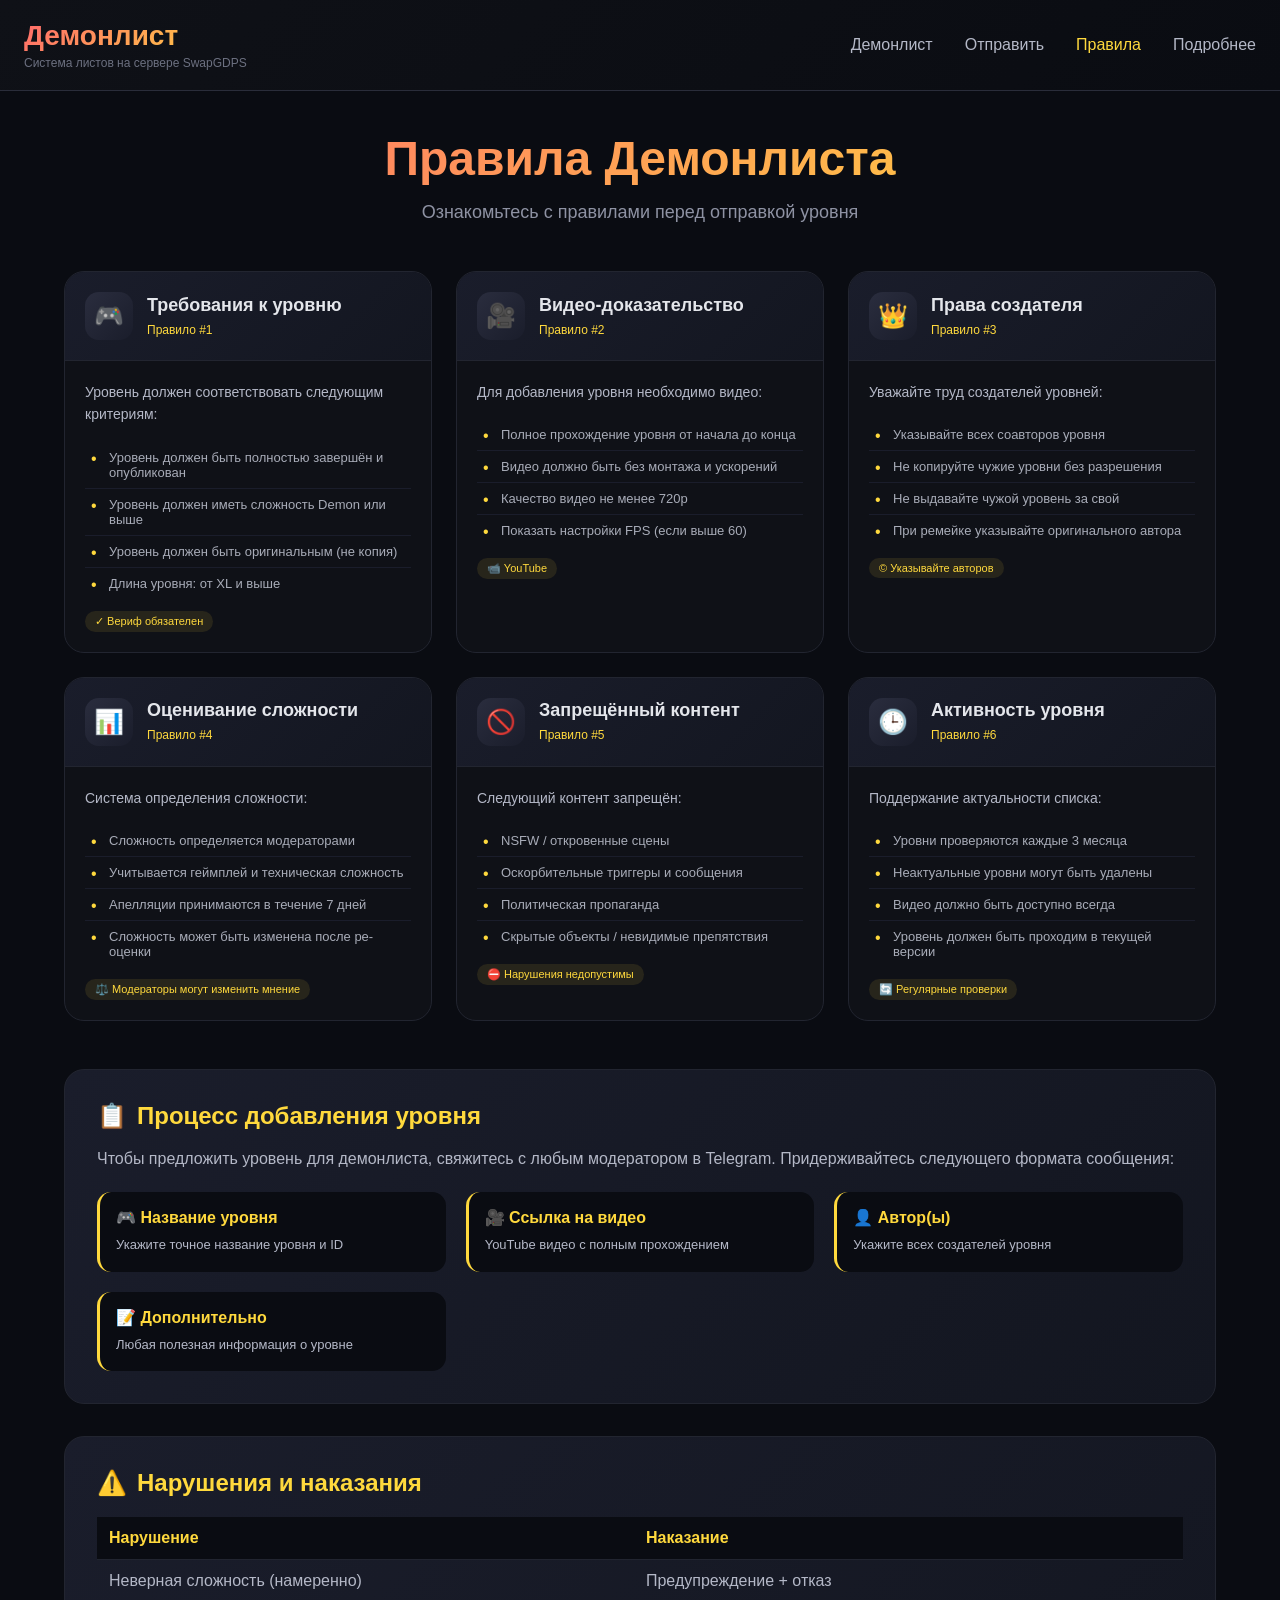
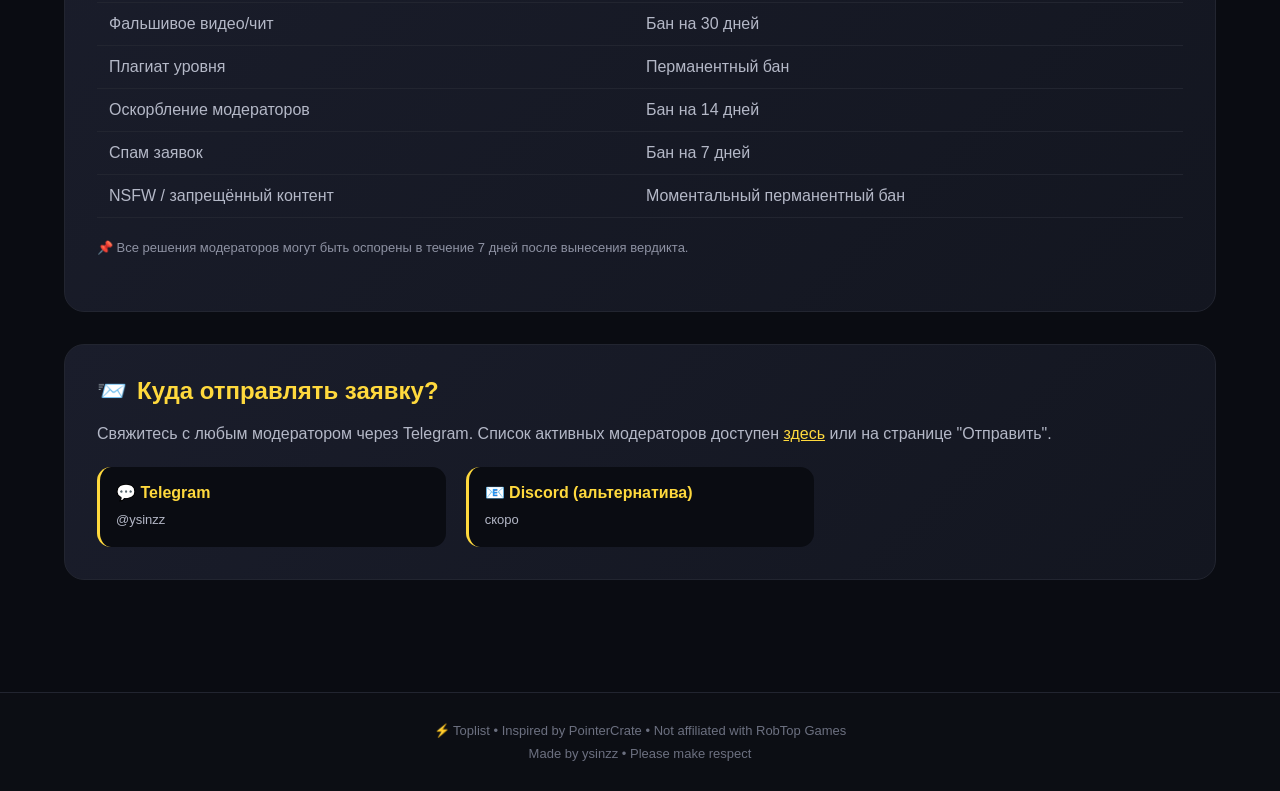
==== rules.html @ be2b94d4 "Add files via upload" ====
<!DOCTYPE html>
<html lang="ru">
<head>
    <meta charset="UTF-8">
    <meta name="viewport" content="width=device-width, initial-scale=1.0">
    <title>Правила | SwapGDPS</title>
    <link rel="stylesheet" href="style.css">
    <style>
        /* Additional page-specific styles */
        .rules-container {
            max-width: 1200px;
            margin: 0 auto;
            padding: 40px 24px;
        }

        .rules-header {
            text-align: center;
            margin-bottom: 48px;
        }

        .rules-header h1 {
            font-size: 48px;
            font-weight: 800;
            background: linear-gradient(135deg, #ff6b6b, #ffd93d);
            -webkit-background-clip: text;
            background-clip: text;
            color: transparent;
            margin-bottom: 16px;
        }

        .rules-header p {
            color: #8e92a3;
            font-size: 18px;
        }

        /* Rules Grid */
        .rules-grid {
            display: grid;
            grid-template-columns: repeat(auto-fill, minmax(350px, 1fr));
            gap: 24px;
            margin-bottom: 48px;
        }

        .rule-card {
            background: #0f1117;
            border: 1px solid #222530;
            border-radius: 20px;
            overflow: hidden;
            transition: transform 0.2s, border-color 0.2s;
        }

        .rule-card:hover {
            transform: translateY(-4px);
            border-color: #ffd93d;
        }

        .rule-header {
            background: linear-gradient(135deg, #1a1d2b, #131620);
            padding: 20px;
            display: flex;
            align-items: center;
            gap: 14px;
            border-bottom: 1px solid #222530;
        }

        .rule-icon {
            width: 48px;
            height: 48px;
            background: linear-gradient(135deg, #2a2d3e, #1a1d2b);
            border-radius: 14px;
            display: flex;
            align-items: center;
            justify-content: center;
            font-size: 24px;
        }

        .rule-title {
            flex: 1;
        }

        .rule-title h3 {
            font-size: 18px;
            font-weight: 700;
            margin-bottom: 4px;
        }

        .rule-title span {
            font-size: 12px;
            color: #ffd93d;
        }

        .rule-body {
            padding: 20px;
        }

        .rule-body p {
            color: #b4b8c7;
            line-height: 1.6;
            font-size: 14px;
            margin-bottom: 16px;
        }

        .rule-list {
            list-style: none;
            padding: 0;
        }

        .rule-list li {
            padding: 8px 0;
            padding-left: 24px;
            position: relative;
            color: #a8acb8;
            font-size: 13px;
            border-bottom: 1px solid #1a1d2b;
        }

        .rule-list li:last-child {
            border-bottom: none;
        }

        .rule-list li::before {
            content: "•";
            color: #ffd93d;
            font-size: 16px;
            position: absolute;
            left: 6px;
        }

        .rule-badge {
            display: inline-block;
            background: rgba(255, 217, 61, 0.1);
            padding: 4px 10px;
            border-radius: 20px;
            font-size: 11px;
            color: #ffd93d;
            margin-top: 12px;
        }

        /* Section Styles */
        .info-section {
            background: linear-gradient(135deg, #1a1d2b, #131620);
            border-radius: 20px;
            padding: 32px;
            margin-bottom: 32px;
            border: 1px solid #222530;
        }

        .info-section h2 {
            font-size: 24px;
            margin-bottom: 16px;
            display: flex;
            align-items: center;
            gap: 10px;
        }

        .info-section h2 span {
            color: #ffd93d;
        }

        .info-section p {
            color: #b4b8c7;
            line-height: 1.6;
            margin-bottom: 20px;
        }

        .guidance-grid {
            display: grid;
            grid-template-columns: repeat(auto-fill, minmax(280px, 1fr));
            gap: 20px;
            margin-top: 20px;
        }

        .guidance-item {
            background: #0a0c12;
            border-radius: 14px;
            padding: 16px;
            border-left: 3px solid #ffd93d;
        }

        .guidance-item strong {
            color: #ffd93d;
            display: block;
            margin-bottom: 8px;
        }

        .guidance-item p {
            font-size: 13px;
            margin-bottom: 0;
        }

        /* Penalty Table */
        .penalty-table {
            width: 100%;
            border-collapse: collapse;
            margin-top: 20px;
        }

        .penalty-table th,
        .penalty-table td {
            padding: 12px;
            text-align: left;
            border-bottom: 1px solid #222530;
        }

        .penalty-table th {
            color: #ffd93d;
            font-weight: 600;
            background: #0a0c12;
        }

        .penalty-table td {
            color: #b4b8c7;
        }

        /* Responsive */
        @media (max-width: 768px) {
            .rules-container {
                padding: 20px 16px;
            }
            .rules-header h1 {
                font-size: 32px;
            }
            .rules-grid {
                grid-template-columns: 1fr;
            }
            .info-section h2 {
                font-size: 20px;
            }
            .penalty-table {
                font-size: 12px;
            }
        }
    </style>
</head>
<body>

    <header class="header">
        <div class="container">
            <div class="header-content">
                <div class="logo">
                    <h1>Демонлист</h1>
                    <p>Система листов на сервере SwapGDPS</p>
                </div>
                <div class="nav">
                    <a href="index.html">Демонлист</a>
                    <a href="send.html">Отправить</a>
                    <a href="#" class="nav-active">Правила</a>
                    <a href="#">Подробнее</a>
                </div>
            </div>
        </div>
    </header>

    <main>
        <div class="rules-container">
            <!-- Rules Header -->
            <div class="rules-header">
                <h1>Правила Демонлиста</h1>
                <p>Ознакомьтесь с правилами перед отправкой уровня</p>
            </div>

            <!-- Main Rules Grid -->
            <div class="rules-grid">
                <!-- Rule 1 -->
                <div class="rule-card">
                    <div class="rule-header">
                        <div class="rule-icon">🎮</div>
                        <div class="rule-title">
                            <h3>Требования к уровню</h3>
                            <span>Правило #1</span>
                        </div>
                    </div>
                    <div class="rule-body">
                        <p>Уровень должен соответствовать следующим критериям:</p>
                        <ul class="rule-list">
                            <li>Уровень должен быть полностью завершён и опубликован</li>
                            <li>Уровень должен иметь сложность Demon или выше</li>
                            <li>Уровень должен быть оригинальным (не копия)</li>
                            <li>Длина уровня: от XL и выше</li>
                        </ul>
                        <div class="rule-badge">✓ Вериф обязателен</div>
                    </div>
                </div>

                <!-- Rule 2 -->
                <div class="rule-card">
                    <div class="rule-header">
                        <div class="rule-icon">🎥</div>
                        <div class="rule-title">
                            <h3>Видео-доказательство</h3>
                            <span>Правило #2</span>
                        </div>
                    </div>
                    <div class="rule-body">
                        <p>Для добавления уровня необходимо видео:</p>
                        <ul class="rule-list">
                            <li>Полное прохождение уровня от начала до конца</li>
                            <li>Видео должно быть без монтажа и ускорений</li>
                            <li>Качество видео не менее 720p</li>
                            <li>Показать настройки FPS (если выше 60)</li>
                        </ul>
                        <div class="rule-badge">📹 YouTube</div>
                    </div>
                </div>

                <!-- Rule 3 -->
                <div class="rule-card">
                    <div class="rule-header">
                        <div class="rule-icon">👑</div>
                        <div class="rule-title">
                            <h3>Права создателя</h3>
                            <span>Правило #3</span>
                        </div>
                    </div>
                    <div class="rule-body">
                        <p>Уважайте труд создателей уровней:</p>
                        <ul class="rule-list">
                            <li>Указывайте всех соавторов уровня</li>
                            <li>Не копируйте чужие уровни без разрешения</li>
                            <li>Не выдавайте чужой уровень за свой</li>
                            <li>При ремейке указывайте оригинального автора</li>
                        </ul>
                        <div class="rule-badge">© Указывайте авторов</div>
                    </div>
                </div>

                <!-- Rule 4 -->
                <div class="rule-card">
                    <div class="rule-header">
                        <div class="rule-icon">📊</div>
                        <div class="rule-title">
                            <h3>Оценивание сложности</h3>
                            <span>Правило #4</span>
                        </div>
                    </div>
                    <div class="rule-body">
                        <p>Система определения сложности:</p>
                        <ul class="rule-list">
                            <li>Сложность определяется модераторами</li>
                            <li>Учитывается геймплей и техническая сложность</li>
                            <li>Апелляции принимаются в течение 7 дней</li>
                            <li>Сложность может быть изменена после ре-оценки</li>
                        </ul>
                        <div class="rule-badge">⚖️ Модераторы могут изменить мнение</div>
                    </div>
                </div>

                <!-- Rule 5 -->
                <div class="rule-card">
                    <div class="rule-header">
                        <div class="rule-icon">🚫</div>
                        <div class="rule-title">
                            <h3>Запрещённый контент</h3>
                            <span>Правило #5</span>
                        </div>
                    </div>
                    <div class="rule-body">
                        <p>Следующий контент запрещён:</p>
                        <ul class="rule-list">
                            <li>NSFW / откровенные сцены</li>
                            <li>Оскорбительные триггеры и сообщения</li>
                            <li>Политическая пропаганда</li>
                            <li>Скрытые объекты / невидимые препятствия</li>
                        </ul>
                        <div class="rule-badge">⛔ Нарушения недопустимы</div>
                    </div>
                </div>

                <!-- Rule 6 -->
                <div class="rule-card">
                    <div class="rule-header">
                        <div class="rule-icon">🕒</div>
                        <div class="rule-title">
                            <h3>Активность уровня</h3>
                            <span>Правило #6</span>
                        </div>
                    </div>
                    <div class="rule-body">
                        <p>Поддержание актуальности списка:</p>
                        <ul class="rule-list">
                            <li>Уровни проверяются каждые 3 месяца</li>
                            <li>Неактуальные уровни могут быть удалены</li>
                            <li>Видео должно быть доступно всегда</li>
                            <li>Уровень должен быть проходим в текущей версии</li>
                        </ul>
                        <div class="rule-badge">🔄 Регулярные проверки</div>
                    </div>
                </div>
            </div>

            <!-- Additional Info Section -->
            <div class="info-section">
                <h2>📋 <span>Процесс добавления уровня</span></h2>
                <p>Чтобы предложить уровень для демонлиста, свяжитесь с любым модератором в Telegram. Придерживайтесь следующего формата сообщения:</p>
                
                <div class="guidance-grid">
                    <div class="guidance-item">
                        <strong>🎮 Название уровня</strong>
                        <p>Укажите точное название уровня и ID</p>
                    </div>
                    <div class="guidance-item">
                        <strong>🎥 Ссылка на видео</strong>
                        <p>YouTube видео с полным прохождением</p>
                    </div>
                    <div class="guidance-item">
                        <strong>👤 Автор(ы)</strong>
                        <p>Укажите всех создателей уровня</p>
                    </div>
                    <div class="guidance-item">
                        <strong>📝 Дополнительно</strong>
                        <p>Любая полезная информация о уровне</p>
                    </div>
                </div>
            </div>

            <!-- Penalties Section -->
            <div class="info-section">
                <h2>⚠️ <span>Нарушения и наказания</span></h2>
                <table class="penalty-table">
                    <thead>
                        <tr>
                            <th>Нарушение</th>
                            <th>Наказание</th>
                        </tr>
                    </thead>
                    <tbody>
                        <tr><td>Неверная сложность (намеренно)</td><td>Предупреждение + отказ</td></tr>
                        <tr><td>Фальшивое видео/чит</td><td>Бан на 30 дней</td></tr>
                        <tr><td>Плагиат уровня</td><td>Перманентный бан</td></tr>
                        <tr><td>Оскорбление модераторов</td><td>Бан на 14 дней</td></tr>
                        <tr><td>Спам заявок</td><td>Бан на 7 дней</td></tr>
                        <tr><td>NSFW / запрещённый контент</td><td>Моментальный перманентный бан</td></tr>
                    </tbody>
                </table>
                <p style="margin-top: 20px; font-size: 13px; color: #8e92a3;">📌 Все решения модераторов могут быть оспорены в течение 7 дней после вынесения вердикта.</p>
            </div>

            <!-- Contact Information -->
            <div class="info-section">
                <h2>📨 <span>Куда отправлять заявку?</span></h2>
                <p>Свяжитесь с любым модератором через Telegram. Список активных модераторов доступен <a href="send.html" style="color: #ffd93d;">здесь</a> или на странице "Отправить".</p>
                <div class="guidance-grid">
                    <div class="guidance-item">
                        <strong>💬 Telegram</strong>
                        <p>@ysinzz</p>
                    </div>
                    <div class="guidance-item">
                        <strong>📧 Discord (альтернатива)</strong>
                        <p>скоро</p>
                    </div>
                </div>
            </div>
        </div>
    </main>

    <footer class="footer">
        <p>⚡ Toplist • Inspired by PointerCrate • Not affiliated with RobTop Games</p>
        <p style="margin-top: 8px;">Made by ysinzz • Please make respect</p>
    </footer>

</body>
</html>
---- style.css ----
* {
    margin: 0;
    padding: 0;
    box-sizing: border-box;
}

body {
    font-family: 'Inter', -apple-system, BlinkMacSystemFont, 'Segoe UI', 'Roboto', sans-serif;
    background: #0a0c12;
    color: #e4e6eb;
}

/* Container */
.container {
    max-width: 1400px;
    margin: 0 auto;
    padding: 0 24px;
}

/* Header */
.header {
    background: linear-gradient(135deg, #0f1117 0%, #0a0c12 100%);
    border-bottom: 1px solid #2a2d3a;
    padding: 20px 0;
    position: sticky;
    top: 0;
    z-index: 100;
}

.header-content {
    display: flex;
    justify-content: space-between;
    align-items: center;
    flex-wrap: wrap;
    gap: 16px;
}

.logo h1 {
    font-size: 28px;
    font-weight: 800;
    background: linear-gradient(135deg, #ff6b6b, #ffd93d);
    -webkit-background-clip: text;
    background-clip: text;
    color: transparent;
}

.logo p {
    font-size: 12px;
    color: #6c7080;
    margin-top: 4px;
}

.nav {
    display: flex;
    gap: 32px;
}

.nav a {
    color: #b4b8c7;
    text-decoration: none;
    font-weight: 500;
    transition: color 0.2s;
}

.nav a:hover {
    color: #ffd93d;
}

.nav a.nav-active {
    color: #ffd93d;
}

/* Stats Bar */
.stats-bar {
    background: #11131c;
    border-radius: 16px;
    padding: 20px 28px;
    margin: 24px 0;
    display: flex;
    justify-content: space-between;
    align-items: center;
    flex-wrap: wrap;
    gap: 20px;
    border: 1px solid #222530;
}

.stat {
    text-align: center;
}

.stat-value {
    font-size: 32px;
    font-weight: 800;
    color: #ffd93d;
}

.stat-label {
    font-size: 13px;
    color: #8e92a3;
    margin-top: 4px;
}

.filter-bar {
    display: flex;
    gap: 12px;
}

.filter-btn {
    background: #1a1d2b;
    border: none;
    padding: 8px 18px;
    border-radius: 40px;
    color: #c8cbd9;
    font-weight: 500;
    cursor: pointer;
    transition: all 0.2s;
}

.filter-btn.active {
    background: #ffd93d;
    color: #0a0c12;
}

/* Table */
.table-wrapper {
    background: #0f1117;
    border-radius: 20px;
    border: 1px solid #222530;
    overflow-x: auto;
    margin-bottom: 40px;
}

.demon-table {
    width: 100%;
    border-collapse: collapse;
    min-width: 800px;
}

.demon-table th {
    text-align: left;
    padding: 18px 16px;
    background: #131620;
    color: #a8acb8;
    font-weight: 600;
    font-size: 13px;
    text-transform: uppercase;
    letter-spacing: 0.5px;
    border-bottom: 1px solid #222530;
}

.demon-table td {
    padding: 16px;
    border-bottom: 1px solid #1a1d2b;
}

.demon-table tr:hover {
    background: #131620;
}

/* Rank Column */
.rank {
    font-weight: 800;
    font-size: 20px;
    color: #ffd93d;
    width: 70px;
}

/* Level Info */
.level-info {
    display: flex;
    align-items: center;
    gap: 14px;
}

.level-icon {
    width: 48px;
    height: 48px;
    background: linear-gradient(135deg, #2a2d3e, #1a1d2b);
    border-radius: 12px;
    display: flex;
    align-items: center;
    justify-content: center;
    font-size: 24px;
}

.level-name {
    font-weight: 700;
    font-size: 16px;
}

.level-creator {
    font-size: 12px;
    color: #8e92a3;
    margin-top: 4px;
}

/* Difficulty Badges */
.difficulty {
    display: inline-block;
    padding: 4px 10px;
    border-radius: 20px;
    font-size: 12px;
    font-weight: 700;
}

.difficulty-easy {
    background: #3a6b3a;
    color: #a3e0a3;
}
.difficulty-medium {
    background: #6b5a3a;
    color: #f0d78c;
}
.difficulty-hard {
    background: #8b5a2a;
    color: #ffb347;
}
.difficulty-insane {
    background: #8b3a3a;
    color: #ff8a8a;
}
.difficulty-extreme {
    background: #4a2a6b;
    color: #c77dff;
}
.difficulty-na {
    background: #868686;
    color: #e0e0e0;
}

/* Video Button */
.video-btn {
    background: #1a1d2b;
    border: none;
    padding: 6px 14px;
    border-radius: 30px;
    color: #ffd93d;
    font-size: 12px;
    font-weight: 500;
    cursor: pointer;
    transition: background 0.2s;
    text-decoration: none;
    display: inline-flex;
    align-items: center;
    gap: 6px;
}

.video-btn:hover {
    background: #2a2d3e;
}

/* Thumbnail Column */
.thumbnail {
    width: 60px;
}
.thumb-img {
    width: 50px;
    height: 50px;
    background: #1a1d2b;
    border-radius: 8px;
    object-fit: cover;
}

/* Points */
.points {
    font-weight: 700;
    color: #ffd93d;
}

/* Footer */
.footer {
    background: #0c0e14;
    border-top: 1px solid #222530;
    padding: 30px 0;
    margin-top: 40px;
    text-align: center;
    color: #6c7080;
    font-size: 13px;
}

/* Responsive */
@media (max-width: 768px) {
    .header-content {
        flex-direction: column;
        text-align: center;
    }
    .stats-bar {
        flex-direction: column;
        text-align: center;
    }
    .filter-bar {
        justify-content: center;
    }
}
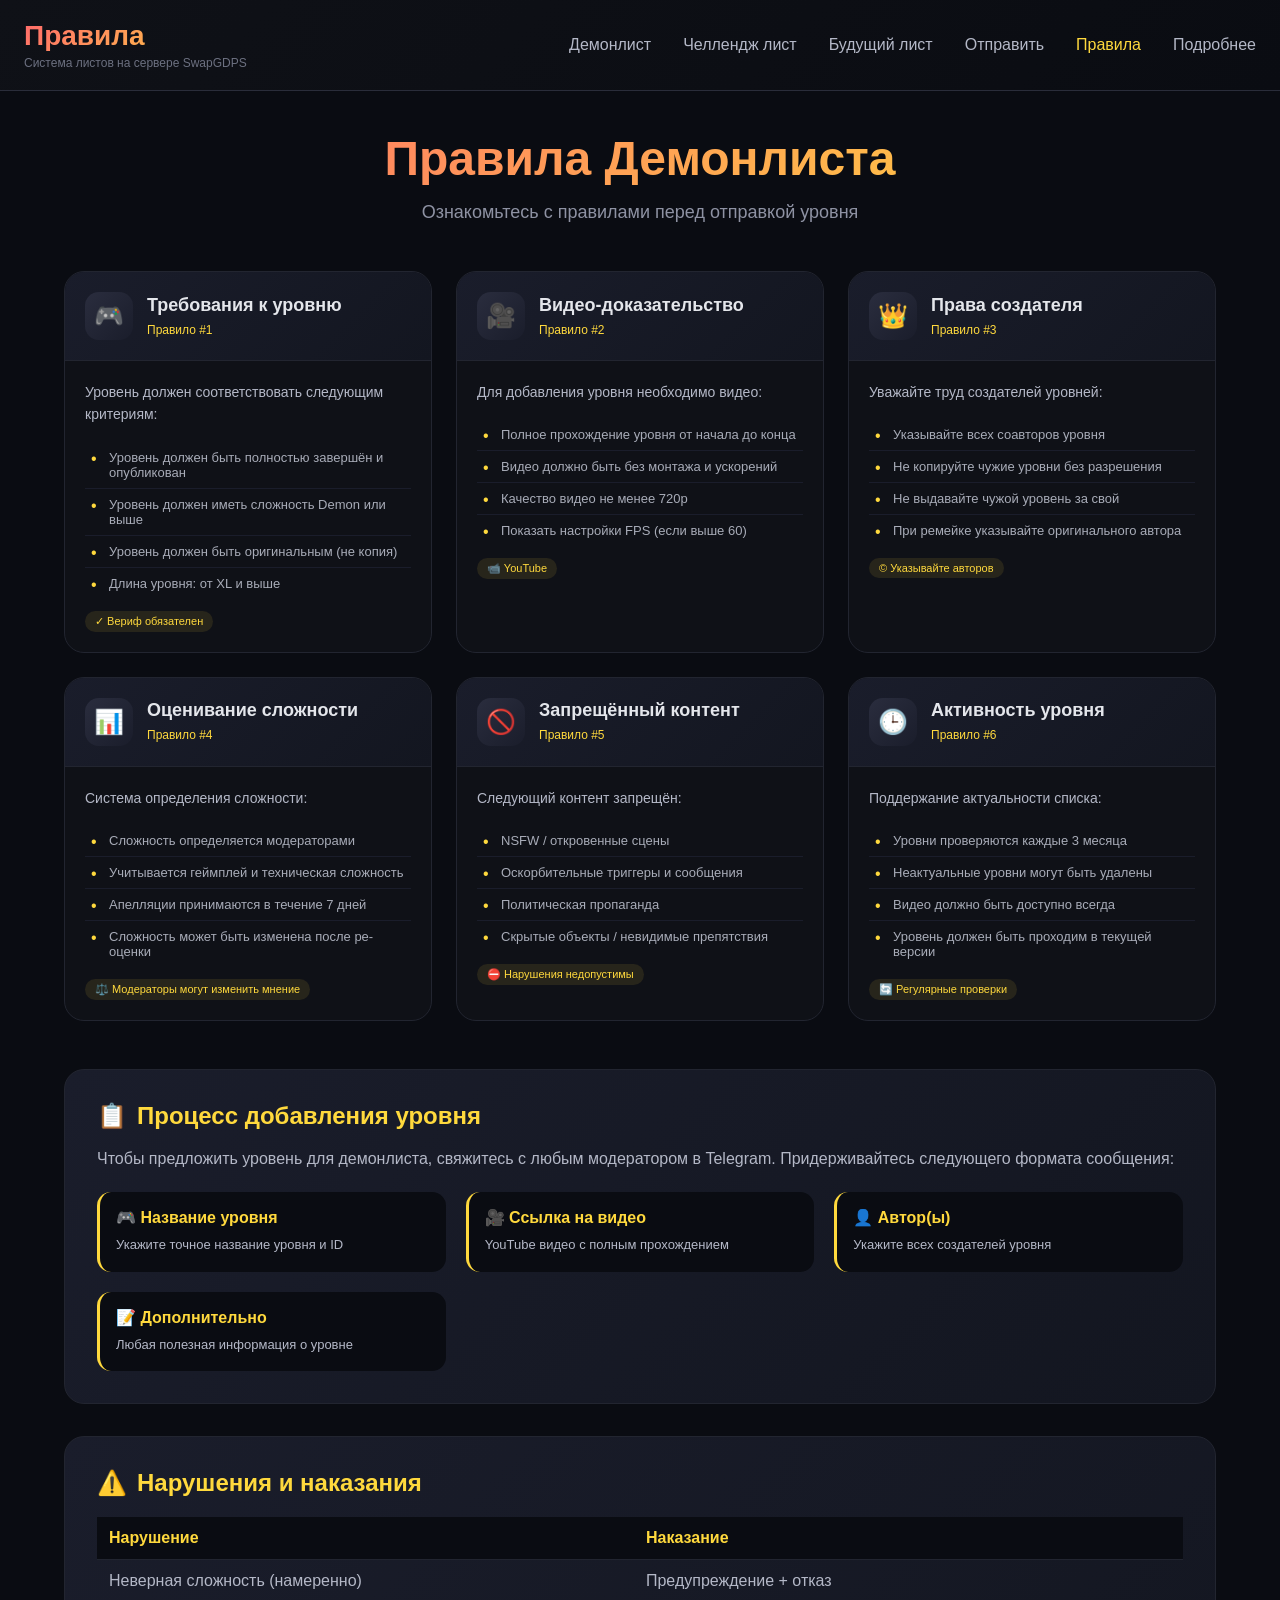
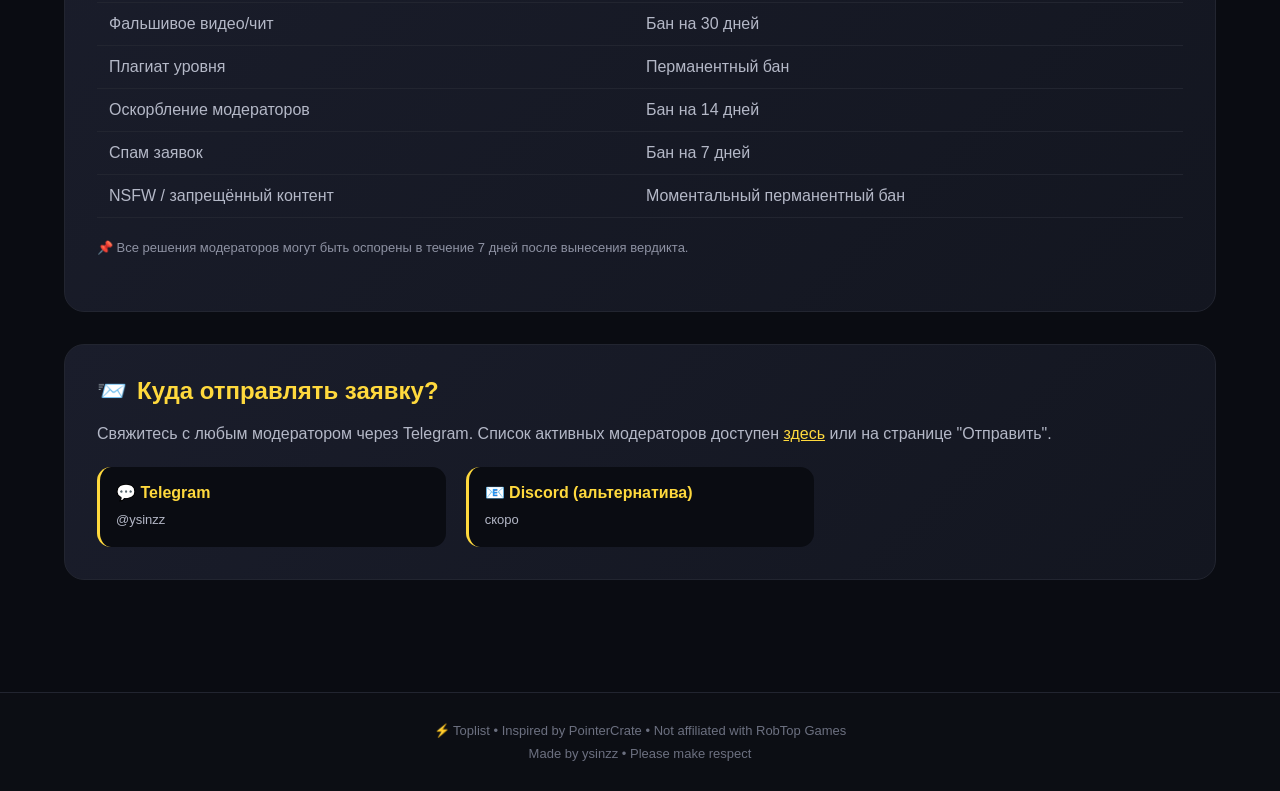
==== commit 0fb73093: "Add files via upload" ====
--- a/rules.html
+++ b/rules.html
@@ -238,11 +238,13 @@
         <div class="container">
             <div class="header-content">
                 <div class="logo">
-                    <h1>Демонлист</h1>
+                    <h1>Правила</h1>
                     <p>Система листов на сервере SwapGDPS</p>
                 </div>
                 <div class="nav">
                     <a href="index.html">Демонлист</a>
+                    <a href="challenge.html">Челлендж лист</a>
+                    <a href="future.html">Будущий лист</a>
                     <a href="send.html">Отправить</a>
                     <a href="#" class="nav-active">Правила</a>
                     <a href="#">Подробнее</a>
